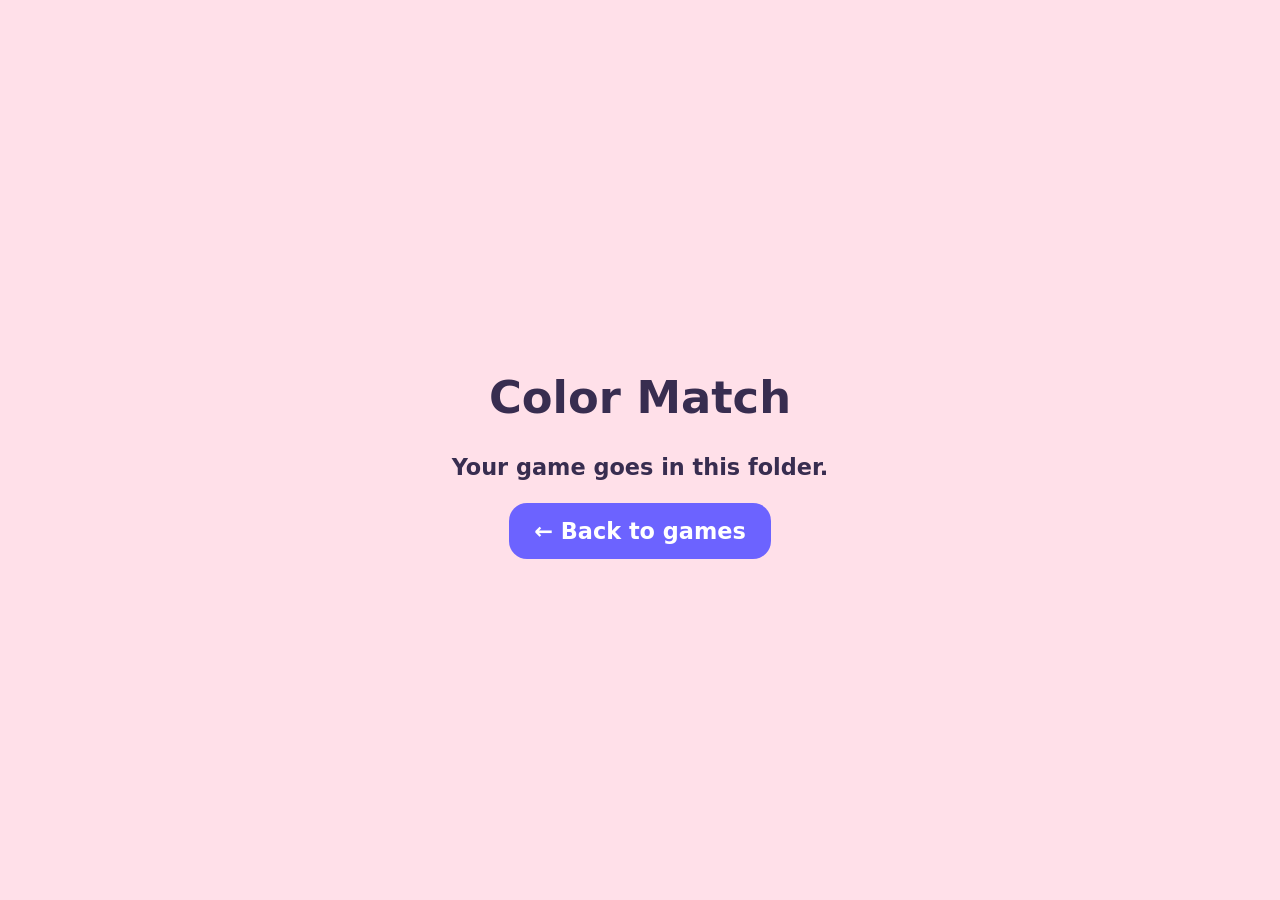
==== apps/color-match/index.html @ cd89abfa "Initial commit" ====
<!doctype html><html lang="en"><head><meta charset="UTF-8"><meta name="viewport" content="width=device-width,initial-scale=1"><title>Color Match</title><style>body{margin:0;min-height:100vh;display:grid;place-items:center;text-align:center;font:700 1.4rem system-ui;background:#ffe0e9;color:#382d50}a{display:inline-block;padding:15px 25px;border-radius:18px;background:#6c63ff;color:#fff;text-decoration:none}</style></head><body><main><h1>Color Match</h1><p>Your game goes in this folder.</p><a href="../../index.html">← Back to games</a></main></body></html>
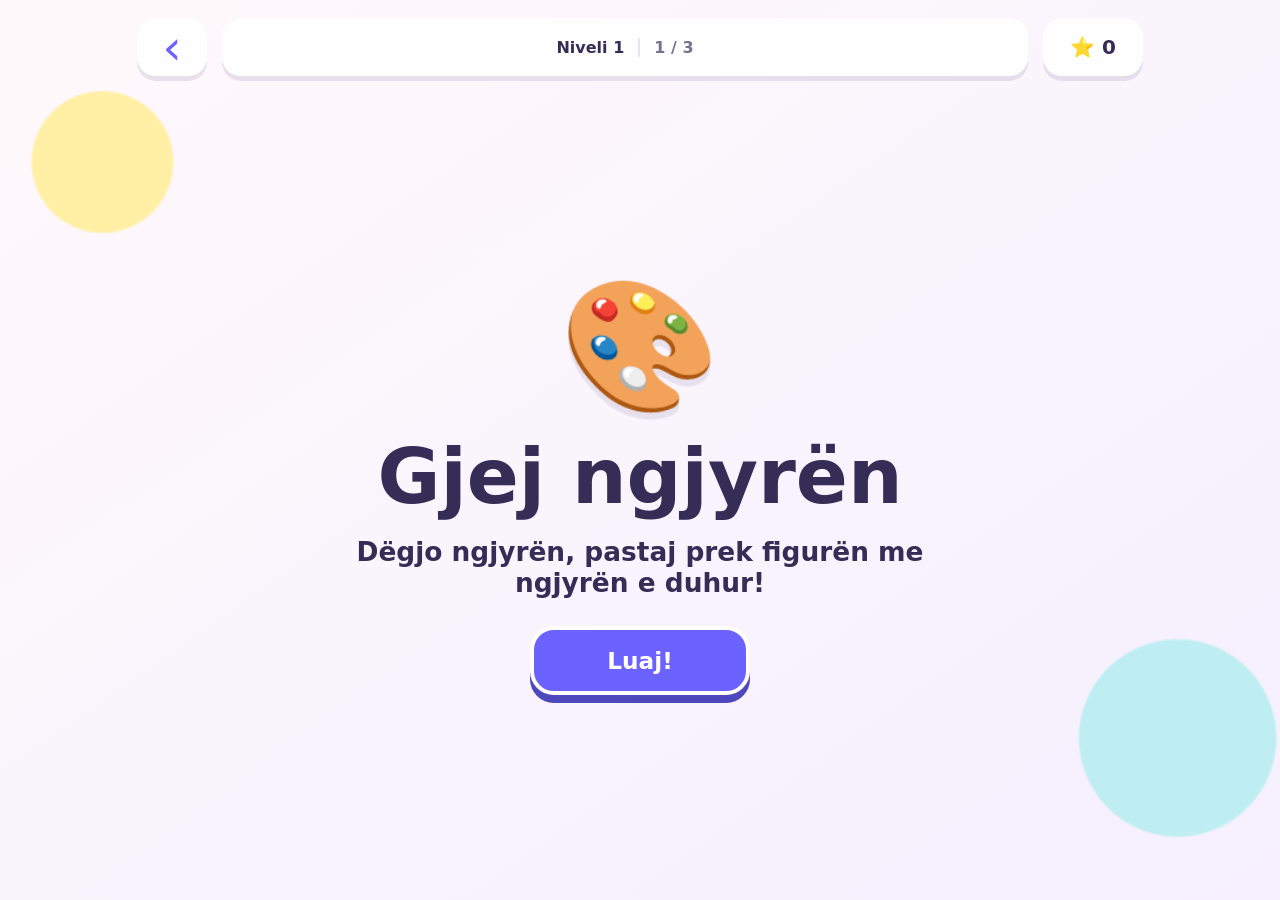
==== commit 493cbd61: "Add Albanian color matching game" ====
--- a/apps/color-match/index.html
+++ b/apps/color-match/index.html
@@ -1 +1,60 @@
-<!doctype html><html lang="en"><head><meta charset="UTF-8"><meta name="viewport" content="width=device-width,initial-scale=1"><title>Color Match</title><style>body{margin:0;min-height:100vh;display:grid;place-items:center;text-align:center;font:700 1.4rem system-ui;background:#ffe0e9;color:#382d50}a{display:inline-block;padding:15px 25px;border-radius:18px;background:#6c63ff;color:#fff;text-decoration:none}</style></head><body><main><h1>Color Match</h1><p>Your game goes in this folder.</p><a href="../../index.html">← Back to games</a></main></body></html>
+<!doctype html>
+<html lang="sq">
+  <head>
+    <meta charset="UTF-8" />
+    <meta name="viewport" content="width=device-width, initial-scale=1, viewport-fit=cover" />
+    <meta name="theme-color" content="#ffedf3" />
+    <title>Gjej ngjyrën</title>
+    <script>
+      if (!location.pathname.endsWith("/") && !location.pathname.endsWith(".html")) {
+        location.replace(`${location.pathname}/${location.search}${location.hash}`);
+      }
+    </script>
+    <link rel="icon" href="icon.svg" type="image/svg+xml" />
+    <link rel="stylesheet" href="game.css" />
+    <script src="game.js" defer></script>
+  </head>
+  <body>
+    <main class="game-shell">
+      <header class="game-header">
+        <a class="home-button" href="../../index.html" aria-label="Kthehu te të gjitha lojërat">‹</a>
+        <div class="level-box">
+          <span id="level-label">Niveli 1</span>
+          <span id="round-label">1 / 3</span>
+        </div>
+        <div class="score-box" aria-label="Pikët e tanishme">⭐ <span id="score">0</span></div>
+      </header>
+
+      <section id="start-screen" class="panel start-screen">
+        <div class="rainbow" aria-hidden="true">🎨</div>
+        <h1>Gjej ngjyrën</h1>
+        <p>Dëgjo ngjyrën, pastaj prek figurën me ngjyrën e duhur!</p>
+        <button id="start-button" class="primary-button" type="button">Luaj!</button>
+      </section>
+
+      <section id="play-screen" class="play-screen hidden" aria-labelledby="instruction">
+        <div class="timer-track" aria-label="Koha e mbetur">
+          <div id="timer-bar" class="timer-bar"></div>
+        </div>
+
+        <div class="prompt-row">
+          <h1 id="instruction">Cilën ngjyrë dëgjove?</h1>
+          <button id="repeat-button" class="repeat-button" type="button" aria-label="Dëgjoje ngjyrën përsëri">🔊</button>
+        </div>
+
+        <div id="choices" class="choices" aria-label="Zgjedhjet e ngjyrave"></div>
+        <p id="feedback" class="feedback" aria-live="assertive">Dëgjo me kujdes!</p>
+      </section>
+
+      <section id="end-screen" class="panel end-screen hidden" aria-live="polite">
+        <div id="result-picture" class="result-picture" aria-hidden="true"></div>
+        <h1 id="result-title"></h1>
+        <p id="result-score"></p>
+        <button id="restart-button" class="primary-button" type="button"></button>
+        <a class="dashboard-link" href="../../index.html">Kthehu te lojërat</a>
+      </section>
+
+      <div id="confetti" class="confetti" aria-hidden="true"></div>
+    </main>
+  </body>
+</html>
--- a/apps/color-match/game.css
+++ b/apps/color-match/game.css
@@ -0,0 +1,178 @@
+:root {
+  font-family: "Trebuchet MS", "Arial Rounded MT Bold", system-ui, sans-serif;
+  color: #362d56;
+  background: #fff6f9;
+  font-synthesis: none;
+}
+
+* { box-sizing: border-box; }
+
+body {
+  min-height: 100vh;
+  min-height: 100dvh;
+  margin: 0;
+  overflow-x: hidden;
+  background:
+    radial-gradient(circle at 8% 18%, #fff0a6 0 5%, transparent 5.2%),
+    radial-gradient(circle at 92% 82%, #beeef2 0 7%, transparent 7.2%),
+    linear-gradient(145deg, #fff9fb, #f5efff);
+}
+
+button, a { -webkit-tap-highlight-color: transparent; }
+button { font: inherit; }
+
+.game-shell {
+  width: min(1050px, 100%);
+  min-height: 100vh;
+  min-height: 100dvh;
+  margin: auto;
+  padding: max(18px, env(safe-area-inset-top)) max(22px, env(safe-area-inset-right)) max(22px, env(safe-area-inset-bottom)) max(22px, env(safe-area-inset-left));
+  position: relative;
+}
+
+.game-header {
+  display: grid;
+  grid-template-columns: 70px 1fr 100px;
+  align-items: center;
+  gap: 15px;
+  margin-bottom: 16px;
+}
+
+.home-button, .score-box, .level-box {
+  min-height: 58px;
+  border-radius: 19px;
+  background: rgba(255, 255, 255, .9);
+  box-shadow: 0 5px 0 rgba(79, 62, 125, .12);
+}
+
+.home-button {
+  display: grid;
+  place-items: center;
+  color: #6c63ff;
+  font-size: 3rem;
+  line-height: 1;
+  text-decoration: none;
+}
+
+.level-box { display: flex; align-items: center; justify-content: center; gap: 14px; font-weight: 900; }
+.level-box span + span { padding-left: 14px; color: #77708e; border-left: 2px solid #e8e4f0; }
+.score-box { display: flex; align-items: center; justify-content: center; gap: 7px; font-size: 1.25rem; font-weight: 900; }
+
+.panel {
+  min-height: calc(100dvh - 118px);
+  display: flex;
+  align-items: center;
+  justify-content: center;
+  flex-direction: column;
+  text-align: center;
+}
+
+.start-screen h1, .end-screen h1 { margin: 10px 0; font-size: clamp(2.5rem, 7vw, 4.8rem); }
+.start-screen p, .end-screen p { max-width: 600px; margin: 5px 0 28px; font-size: clamp(1.15rem, 3vw, 1.65rem); font-weight: 700; }
+.rainbow, .result-picture { font-size: clamp(5rem, 15vw, 8rem); filter: drop-shadow(0 7px 0 rgba(70, 50, 100, .1)); }
+
+.primary-button {
+  min-width: 220px;
+  padding: 17px 34px;
+  border: 4px solid white;
+  border-radius: 24px;
+  color: white;
+  background: #6c63ff;
+  box-shadow: 0 8px 0 #4e48bd;
+  font-size: 1.45rem;
+  font-weight: 900;
+  cursor: pointer;
+}
+
+.primary-button:active { transform: translateY(5px); box-shadow: 0 3px 0 #4e48bd; }
+.play-screen { padding-top: 5px; }
+.timer-track { height: 15px; overflow: hidden; border: 3px solid white; border-radius: 20px; background: #e7e2ee; box-shadow: 0 3px 8px rgba(55, 40, 90, .1); }
+.timer-bar { width: 100%; height: 100%; border-radius: inherit; background: linear-gradient(90deg, #43c59e, #83e377); transform-origin: left; }
+
+.prompt-row { min-height: 115px; display: flex; align-items: center; justify-content: center; gap: 18px; text-align: center; }
+.prompt-row h1 { margin: 0; font-size: clamp(1.5rem, 4vw, 2.3rem); }
+.repeat-button {
+  flex: 0 0 auto;
+  width: 62px;
+  height: 62px;
+  border: 0;
+  border-radius: 50%;
+  background: #fff;
+  box-shadow: 0 5px 0 #dcd4e6;
+  font-size: 1.65rem;
+  cursor: pointer;
+}
+.repeat-button:active { transform: translateY(3px); box-shadow: 0 2px 0 #dcd4e6; }
+
+.choices {
+  display: grid;
+  grid-template-columns: repeat(3, minmax(0, 1fr));
+  align-items: center;
+  gap: clamp(25px, 7vw, 70px);
+  min-height: 330px;
+  padding: 20px clamp(10px, 5vw, 55px);
+}
+
+.choice {
+  width: 100%;
+  aspect-ratio: 1;
+  max-width: 220px;
+  justify-self: center;
+  border: 9px solid rgba(255, 255, 255, .95);
+  background: var(--choice-color);
+  box-shadow: 0 10px 0 rgba(52, 40, 82, .18), 0 16px 25px rgba(52, 40, 82, .12);
+  cursor: pointer;
+  transition: transform .12s ease, opacity .12s ease;
+}
+
+.choice.square { border-radius: 25px; }
+.choice.circle { border-radius: 50%; }
+.choice.triangle {
+  aspect-ratio: auto;
+  height: 190px;
+  border: 0;
+  border-radius: 18px;
+  clip-path: polygon(50% 0, 100% 100%, 0 100%);
+  box-shadow: none;
+  filter: drop-shadow(0 10px 0 rgba(52, 40, 82, .18)) drop-shadow(0 8px 12px rgba(52, 40, 82, .12));
+}
+
+.choice:hover:not(:disabled), .choice:focus-visible { transform: scale(1.06); outline: 7px solid #fff; outline-offset: 5px; }
+.choice:active:not(:disabled) { transform: translateY(6px); }
+.choice:disabled { cursor: default; }
+.choice.dimmed { opacity: .35; }
+.choice.correct { animation: correct-pop .55s ease-in-out infinite alternate; outline: 8px solid #50c878; outline-offset: 6px; }
+.choice.wrong { animation: wrong-shake .35s ease-in-out; outline: 8px solid #ff5364; outline-offset: 6px; }
+
+.feedback { min-height: 48px; margin: 4px 0 0; text-align: center; font-size: clamp(1.25rem, 3vw, 1.7rem); font-weight: 900; }
+.feedback.good { color: #16865d; }
+.feedback.try { color: #d14354; }
+.dashboard-link { margin-top: 24px; color: #60578a; font-size: 1.1rem; font-weight: 900; }
+.confetti { position: fixed; inset: 0; overflow: hidden; pointer-events: none; }
+.confetti-piece { position: absolute; top: -10vh; width: 13px; height: 25px; animation: confetti-fall var(--duration) linear var(--delay) forwards; }
+.hidden { display: none !important; }
+
+@keyframes correct-pop { to { transform: scale(1.1) rotate(3deg); } }
+@keyframes wrong-shake { 25% { transform: translateX(-10px); } 50% { transform: translateX(10px); } 75% { transform: translateX(-7px); } }
+@keyframes confetti-fall { to { transform: translate3d(var(--drift), 115vh, 0) rotate(760deg); } }
+
+@media (max-width: 650px) {
+  .game-shell { padding-inline: 14px; }
+  .game-header { grid-template-columns: 55px 1fr 75px; gap: 8px; }
+  .home-button, .score-box, .level-box { min-height: 50px; border-radius: 15px; }
+  .home-button { font-size: 2.5rem; }
+  .level-box { gap: 7px; font-size: .9rem; }
+  .level-box span + span { padding-left: 7px; }
+  .score-box { font-size: 1rem; }
+  .choices { gap: 12px; min-height: 240px; padding-inline: 0; }
+  .choice { border-width: 6px; border-radius: 16px; }
+  .choice.triangle { height: 120px; }
+  .prompt-row { min-height: 105px; }
+  .repeat-button { width: 54px; height: 54px; }
+}
+
+@media (prefers-reduced-motion: reduce) {
+  .choice { transition: none; }
+  .choice.correct { animation: none; }
+  .confetti-piece { animation-duration: .01ms; }
+}
